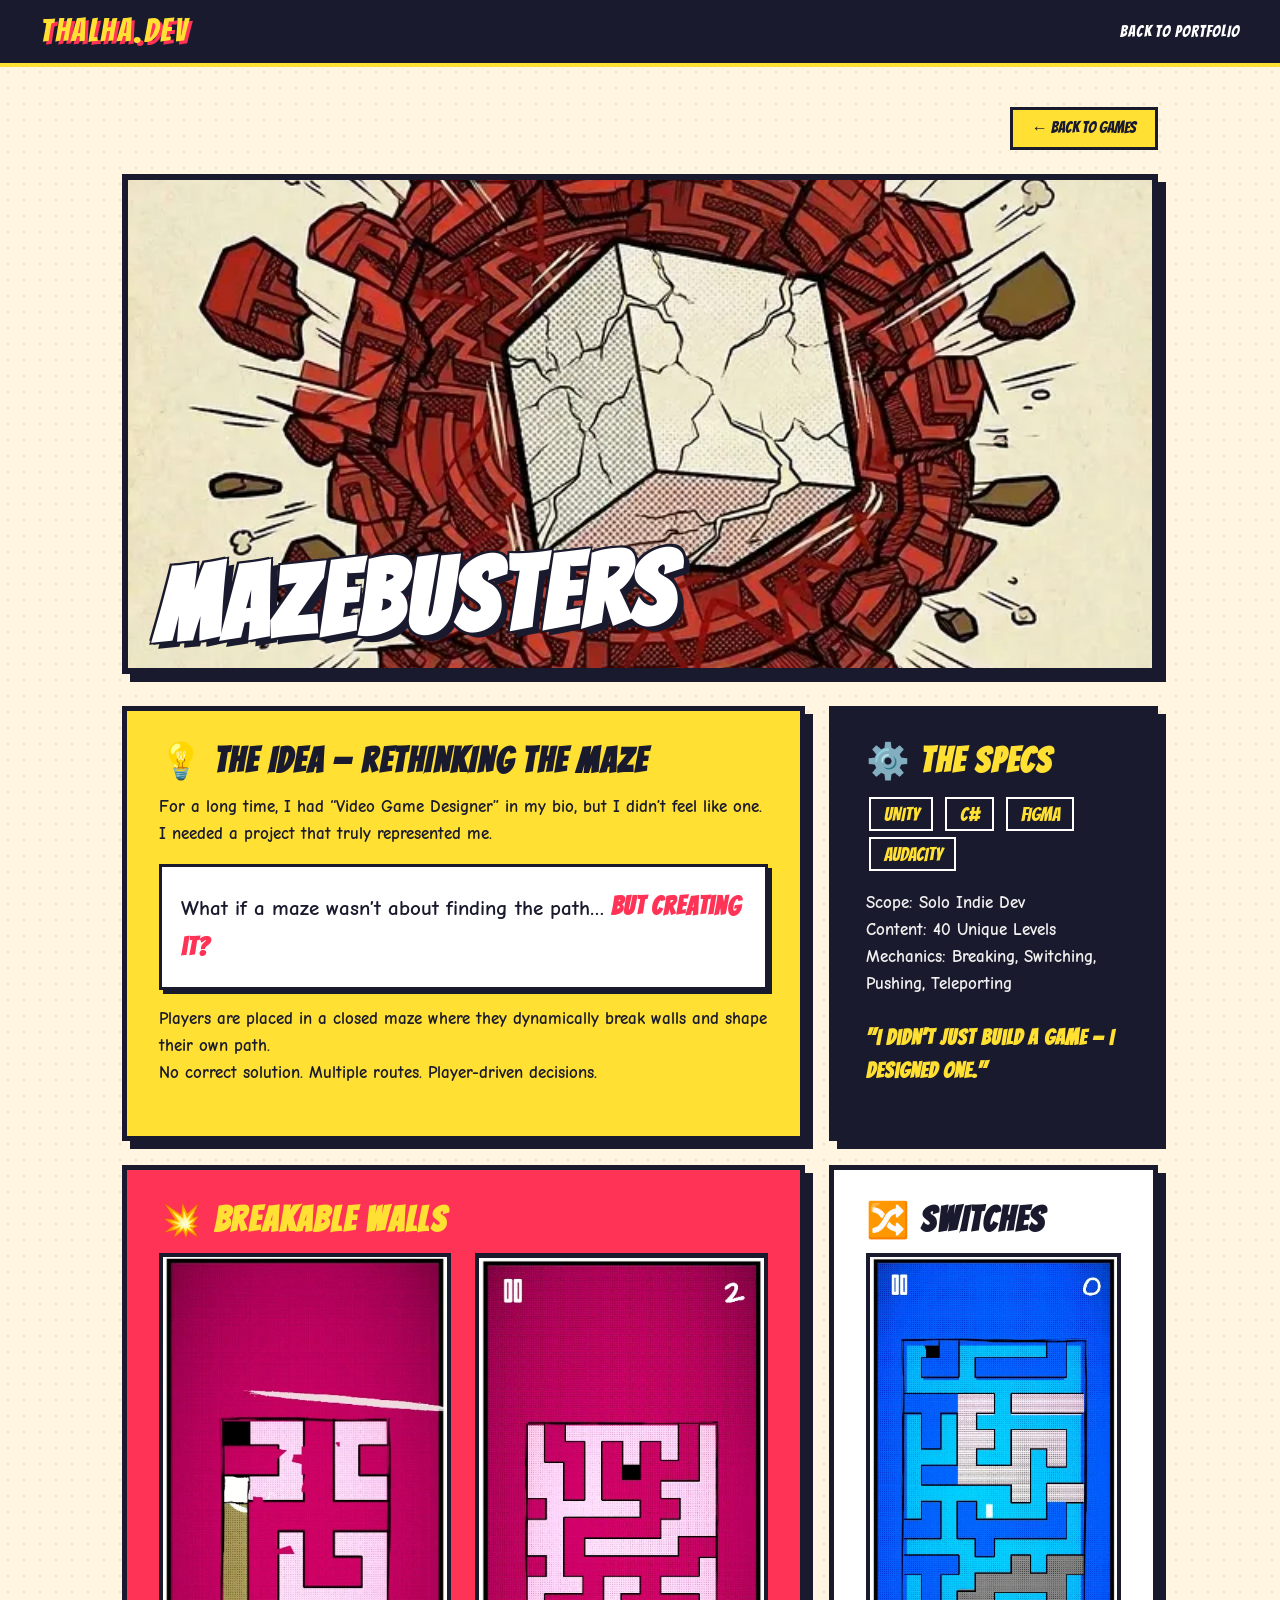
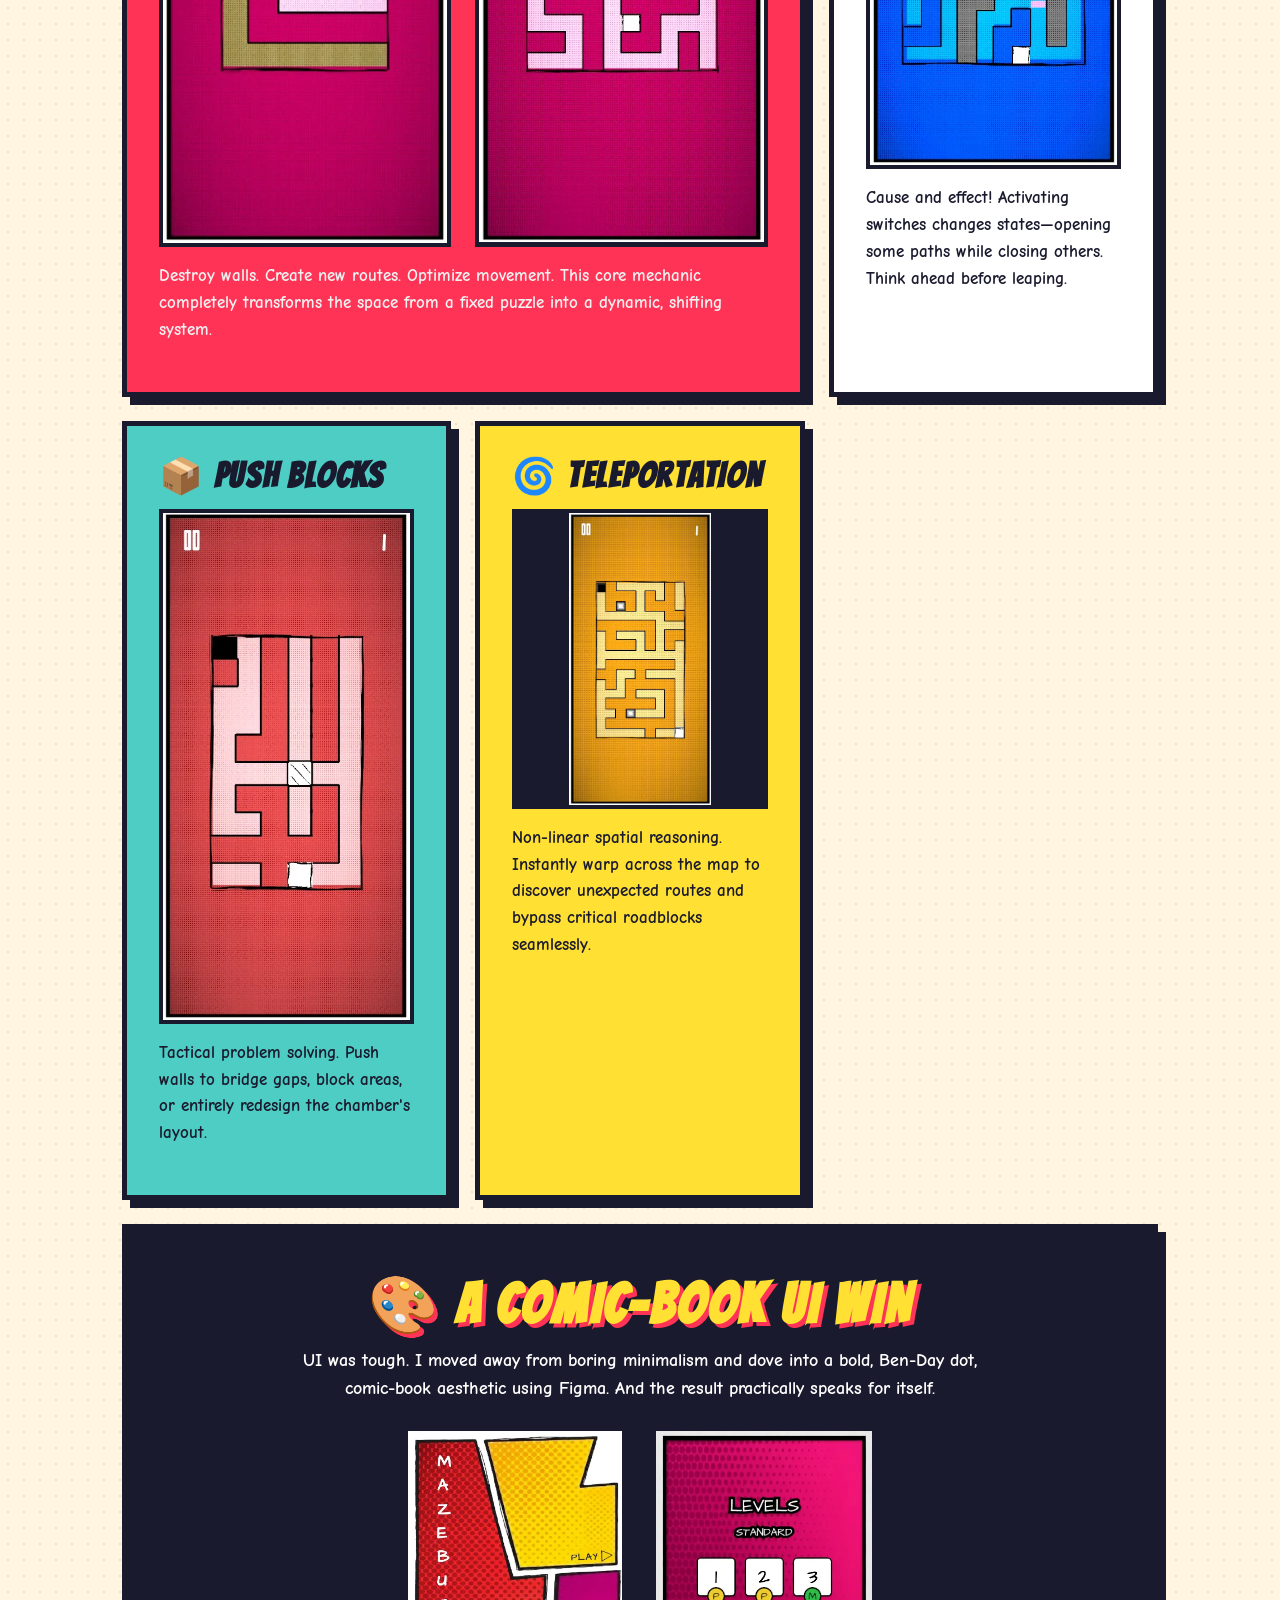
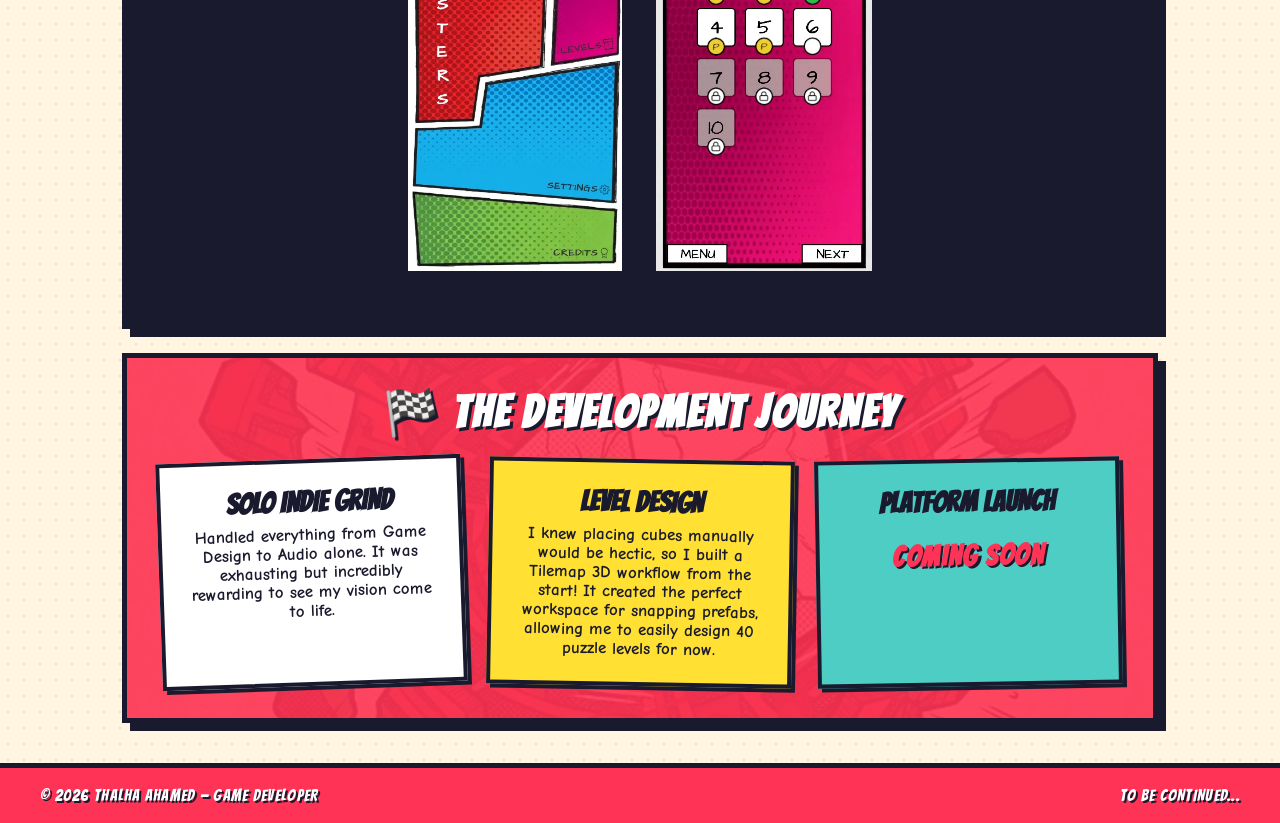
==== mazebusters.html @ 27818296 "Initial commit" ====
<!DOCTYPE html>
<html lang="en">
<head>
<meta charset="UTF-8">
<meta name="viewport" content="width=device-width, initial-scale=1.0">
<title>MazeBusters | Thalha Ahamed</title>
<link href="https://fonts.googleapis.com/css2?family=Bangers&family=Comic+Neue:wght@400;700&display=swap" rel="stylesheet">
<link rel="stylesheet" href="style.css">
<style>
  .comic-container { max-width: 1100px; margin: 2.5rem auto; padding: 0 2rem; }
  .mb-header { display: flex; justify-content: space-between; align-items: center; margin-bottom: 2rem; flex-wrap: wrap; gap: 1rem;}
  .mb-header h1 { font-family: 'Bangers', cursive; font-size: 4rem; color: #1a1a2e; text-shadow: 4px 4px 0 #FFE033; line-height: 1; margin: 0; }
  .hero-img { width: 100%; border: 6px solid #1a1a2e; object-fit: cover; max-height: 500px; display: block; box-shadow: 8px 8px 0 #1a1a2e;}
  
  .comic-grid { display: grid; grid-template-columns: repeat(3, 1fr); gap: 1.5rem; margin-top: 2rem; }
  .c-panel { border: 5px solid #1a1a2e; padding: 2rem; position: relative; background: #fff; box-shadow: 8px 8px 0 #1a1a2e; transition: transform 0.1s; }
  .c-panel:hover { transform: translate(-3px, -3px); box-shadow: 11px 11px 0 #1a1a2e; }
  
  .span-2 { grid-column: span 2; }
  .span-3 { grid-column: span 3; }
  
  .bg-yellow { background: #FFE033; }
  .bg-red { background: #FF3355; color: #fff;}
  .bg-blue { background: #4ECDC4; }
  .bg-dark { background: #1a1a2e; color: #fff;}
  .bg-white { background: #fff; }
  
  .c-title { font-family: 'Bangers', cursive; font-size: 2.2rem; margin-bottom: 1rem; line-height: 1; letter-spacing: 0.05em; text-transform: uppercase; }
  .c-title.dark { color: #1a1a2e; }
  .c-title.light { color: #FFE033; }
  
  .c-text { font-size: 1.05rem; line-height: 1.6; margin-bottom: 1rem; font-weight: 700; }
  .c-text.dark { color: #1a1a2e; }
  .c-text.light { color: #f0f0f0; }
  
  .c-img { width: 100%; border: 4px solid #1a1a2e; display: block; margin-bottom: 1rem; background: #1a1a2e; object-fit: contain; }
  
  .tag-box { display: inline-block; padding: 0.3rem 0.8rem; background: #1a1a2e; color: #FFE033; font-family: 'Bangers', cursive; font-size: 1.2rem; margin: 0.2rem; border: 2px solid #fff;}
  
  .ui-showcase { display: flex; gap: 1.5rem; justify-content: center; flex-wrap: wrap; margin-top:1.5rem;}
  .ui-showcase img { height: 450px; border: 5px solid #1a1a2e; background:#fff;}
  
  @media(max-width: 900px) {
    .comic-grid { grid-template-columns: 1fr 1fr; }
    .span-3 { grid-column: span 2; }
  }
  @media(max-width: 650px) {
    .comic-grid { grid-template-columns: 1fr; }
    .span-2, .span-3 { grid-column: span 1; }
  }
</style>
</head>
<body class="halftone">

<nav>
  <a href="index.html" class="logo">THALHA.DEV</a>
  <div class="nav-links">
    <a href="index.html">BACK TO PORTFOLIO</a>
  </div>
</nav>

<div class="comic-container">
  
  <div class="mb-header" style="justify-content: flex-end; margin-bottom: 1.5rem;">
    <a href="index.html#games" class="back-btn" style="margin:0;">← BACK TO GAMES</a>
  </div>
  
  <div style="position:relative; margin-bottom:2rem;">
    <img src="MazeBusters Cover.jpg" alt="MazeBusters Cover" class="hero-img" style="margin-bottom:0; width:100%;">
    <h1 style="position:absolute; bottom:1.5rem; left:2rem; font-family:'Bangers',cursive; font-size:clamp(3.5rem, 8vw, 6.5rem); color:#FFF; text-shadow:6px 6px 0 #1a1a2e, -2px -2px 0 #1a1a2e, 2px -2px 0 #1a1a2e, -2px 2px 0 #1a1a2e, 2px 2px 0 #1a1a2e; margin:0; line-height:1; transform:rotate(-2deg); letter-spacing:0.04em; pointer-events:none;">MAZEBUSTERS</h1>
  </div>

  <div class="comic-grid">
    
    <!-- Origin Story -->
    <div class="c-panel bg-yellow span-2">
      <h2 class="c-title dark">💡 THE IDEA — RETHINKING THE MAZE</h2>
      <p class="c-text dark">For a long time, I had “Video Game Designer” in my bio, but I didn’t feel like one. I needed a project that truly represented me.</p>
      <div style="background:#fff; border:3px solid #1a1a2e; padding:1.2rem; margin:1rem 0; box-shadow:4px 4px 0 #1a1a2e;">
        <p class="c-text dark" style="font-size:1.3rem; margin:0;">What if a maze wasn’t about finding the path… <span style="color:#FF3355; font-family:'Bangers';font-size:1.6rem;letter-spacing:0.04em;">but creating it?</span></p>
      </div>
      <p class="c-text dark">Players are placed in a closed maze where they dynamically break walls and shape their own path.<br><strong>No correct solution. Multiple routes. Player-driven decisions.</strong></p>
    </div>

    <!-- Stats Box -->
    <div class="c-panel bg-dark">
      <h2 class="c-title light">⚙️ THE SPECS</h2>
      <div style="margin-bottom:1rem;">
        <span class="tag-box">UNITY</span>
        <span class="tag-box">C#</span>
        <span class="tag-box">FIGMA</span>
        <span class="tag-box">AUDACITY</span>
      </div>
      <p class="c-text light"><strong>Scope:</strong> Solo Indie Dev<br><strong>Content:</strong> 40 Unique Levels<br><strong>Mechanics:</strong> Breaking, Switching, Pushing, Teleporting</p>
      <p class="c-text light" style="color:#FFE033; font-family:'Bangers'; font-size:1.3rem; letter-spacing:0.05em; margin-top:1.5rem;">"I didn’t just build a game — I designed one."</p>
    </div>

    <!-- Mechanic 1: Breakable Walls -->
    <div class="c-panel bg-red span-2">
      <h2 class="c-title" style="color:#FFE033;">💥 BREAKABLE WALLS</h2>
      <div style="display:flex; gap:1.5rem; margin-bottom:1rem; flex-wrap:wrap;">
        <img src="Breakable Walls 1.jpg" alt="Pink Maze" class="c-img" style="flex:1; min-width:180px; margin-bottom:0;">
        <img src="Breakable Walls 2.jpg" alt="Red Maze" class="c-img" style="flex:1; min-width:180px; margin-bottom:0;">
      </div>
      <p class="c-text light">Destroy walls. Create new routes. Optimize movement. This core mechanic completely transforms the space from a fixed puzzle into a dynamic, shifting system.</p>
    </div>

    <!-- Mechanic 2: Switches -->
    <div class="c-panel bg-white">
      <h2 class="c-title dark">🔀 SWITCHES</h2>
      <img src="Switch .jpg" alt="Blue Maze Switch" class="c-img">
      <p class="c-text dark">Cause and effect! Activating switches changes states—opening some paths while closing others. Think ahead before leaping.</p>
    </div>

    <!-- Mechanic 3: Movables -->
    <div class="c-panel bg-blue">
      <h2 class="c-title dark">📦 PUSH BLOCKS</h2>
      <img src="Movable Walls.jpg" alt="Yellow Maze Movable" class="c-img">
      <p class="c-text dark">Tactical problem solving. Push walls to bridge gaps, block areas, or entirely redesign the chamber's layout.</p>
    </div>

    <!-- Mechanic 4: Teleport -->
    <div class="c-panel bg-yellow">
      <h2 class="c-title dark">🌀 TELEPORTATION</h2>
      <img src="Teleport.jpg" alt="Teleport Mechanic" class="c-img" style="max-height:300px; object-fit:contain; margin-bottom:1rem;">
      <p class="c-text dark">Non-linear spatial reasoning. Instantly warp across the map to discover unexpected routes and bypass critical roadblocks seamlessly.</p>
    </div>

    <!-- More Coming Soon -->
    <!-- Huge UI Section -->
    <div class="c-panel bg-dark span-3" style="text-align:center; padding:3rem;">
      <h2 class="c-title light" style="font-size:3.5rem; margin-bottom:0.8rem; text-shadow:4px 4px 0 #FF3355;">🎨 A COMIC-BOOK UI WIN</h2>
      <p class="c-text light" style="max-width:700px; margin:0 auto; font-size:1.1rem; color:#fff;">UI was tough. I moved away from boring minimalism and dove into a bold, Ben-Day dot, comic-book aesthetic using Figma. And the result practically speaks for itself.</p>
      
      <div class="ui-showcase">
        <img src="UI 1.jpg" alt="Main Layout UI">
        <img src="UI 2.jpg" alt="Level Select UI">
      </div>
    </div>

    <!-- Post Mortem -->
    <div class="c-panel bg-red span-3" style="text-align:center; background:url('MazeBusters Cover.jpg') center/cover; position:relative;">
      <div style="position:absolute; top:0; left:0; width:100%; height:100%; background:rgba(255,51,85,0.9);"></div>
      <div style="position:relative; z-index:1;">
        <h2 class="c-title light" style="color:#FFF; font-size:2.8rem; text-shadow:3px 3px 0 #1a1a2e;">🏁 THE DEVELOPMENT JOURNEY</h2>
        <div style="display:flex; justify-content:center; gap:1.5rem; flex-wrap:wrap; margin-top:1.5rem;">
          <div style="background:#FFF; color:#1a1a2e; padding:1.5rem; flex:1; min-width:260px; border:4px solid #1a1a2e; box-shadow:4px 4px 0 #1a1a2e; transform:rotate(-2deg);">
            <h3 style="font-family:'Bangers'; font-size:1.8rem; margin-bottom:0.5rem;">SOLO INDIE GRIND</h3>
            <p style="font-size:1.05rem; font-weight:700;">Handled everything from Game Design to Audio alone. It was exhausting but incredibly rewarding to see my vision come to life.</p>
          </div>
          <div style="background:#FFE033; color:#1a1a2e; padding:1.5rem; flex:1; min-width:260px; border:4px solid #1a1a2e; box-shadow:4px 4px 0 #1a1a2e; transform:rotate(1deg);">
            <h3 style="font-family:'Bangers'; font-size:1.8rem; margin-bottom:0.5rem;">LEVEL DESIGN</h3>
            <p style="font-size:1.05rem; font-weight:700;">I knew placing cubes manually would be hectic, so I built a Tilemap 3D workflow from the start! It created the perfect workspace for snapping prefabs, allowing me to easily design 40 puzzle levels for now.</p>
          </div>
          <div style="background:#4ECDC4; color:#1a1a2e; padding:1.5rem; flex:1; min-width:260px; border:4px solid #1a1a2e; box-shadow:4px 4px 0 #1a1a2e; transform:rotate(-1deg);">
            <h3 style="font-family:'Bangers'; font-size:1.8rem; margin-bottom:0.5rem;">PLATFORM LAUNCH</h3>
            <p style="font-size:1.8rem; font-weight:700; color:#FF3355; font-family:'Bangers'; margin-top:1.5rem; letter-spacing:0.05em; text-shadow:2px 2px 0 #1a1a2e;">COMING SOON</p>
          </div>
        </div>
      </div>
    </div>

  </div>
</div>

<footer>
  <p>© 2026 THALHA AHAMED — GAME DEVELOPER</p>
  <p>TO BE CONTINUED...</p>
</footer>

</body>
</html>
---- style.css ----
*{margin:0;padding:0;box-sizing:border-box;}
body{background:#FFF5E0;font-family:'Comic Neue',cursive;overflow-x:hidden;}
.halftone{background-image:radial-gradient(circle,#1a1a2e18 1px,transparent 1px);background-size:16px 16px;}
.halftone-light{background-image:radial-gradient(circle,#ffffff33 1px,transparent 1px);background-size:14px 14px;}

nav{background:#1a1a2e;border-bottom:4px solid #FFE033;padding:0.9rem 2.5rem;display:flex;justify-content:space-between;align-items:center;position:sticky;top:0;z-index:200;}
.logo{font-family:'Bangers',cursive;font-size:2rem;color:#FFE033;letter-spacing:0.08em;text-shadow:3px 3px 0 #FF3355;text-decoration:none;}
.nav-links{display:flex;gap:1.5rem;flex-wrap:wrap;}
.nav-links a{font-family:'Bangers',cursive;font-size:1rem;color:#fff;text-decoration:none;letter-spacing:0.06em;transition:color 0.15s;}
.nav-links a:hover{color:#FFE033;}

.section-header{background:#1a1a2e;padding:1.2rem 2.5rem;display:flex;align-items:center;gap:1.2rem;border-bottom:4px solid #FFE033;}
.section-header h2{font-family:'Bangers',cursive;font-size:2.2rem;color:#FFE033;letter-spacing:0.1em;}
.ch-tag{background:#FF3355;border:3px solid #FFE033;padding:0.15rem 0.75rem;font-family:'Bangers',cursive;font-size:1rem;color:#FFE033;letter-spacing:0.1em;white-space:nowrap;}

#hero{display:grid;grid-template-columns:1fr 1fr;min-height:92vh;border-bottom:5px solid #1a1a2e;}
.hero-left{background:#FFE033;border-right:5px solid #1a1a2e;padding:4rem 3rem;display:flex;flex-direction:column;justify-content:center;position:relative;overflow:hidden;}
.speech-bubble{background:#fff;border:4px solid #1a1a2e;padding:0.9rem 1.4rem;position:relative;margin-bottom:2rem;display:inline-block;max-width:340px;}
.speech-bubble::after{content:'';position:absolute;bottom:-21px;left:28px;border:11px solid transparent;border-top-color:#1a1a2e;}
.speech-bubble::before{content:'';position:absolute;bottom:-14px;left:30px;border:9px solid transparent;border-top-color:#fff;z-index:1;}
.speech-bubble p{font-weight:700;font-size:0.88rem;color:#1a1a2e;line-height:1.5;}
.hero-title{font-family:'Bangers',cursive;font-size:clamp(3.5rem,8vw,7.5rem);line-height:0.9;color:#1a1a2e;letter-spacing:0.03em;position:relative;z-index:1;}
.hero-title .red{color:#FF3355;}
.hero-title .outline{-webkit-text-stroke:3px #1a1a2e;color:transparent;}
.hero-sub{font-family:'Bangers',cursive;font-size:1.3rem;color:#1a1a2e;margin-top:1rem;letter-spacing:0.08em;position:relative;z-index:1;}
.hero-btns{display:flex;gap:1rem;margin-top:2rem;flex-wrap:wrap;position:relative;z-index:1;}
.btn{font-family:'Bangers',cursive;font-size:1rem;letter-spacing:0.08em;padding:0.6rem 1.4rem;border:3px solid #1a1a2e;text-decoration:none;transition:transform 0.1s;display:inline-block;}
.btn:hover{transform:translate(-2px,-2px);}
.btn-dark{background:#1a1a2e;color:#FFE033;}
.btn-red{background:#FF3355;color:#fff;}
.pow{font-family:'Bangers',cursive;font-size:4.5rem;color:#FF3355;text-shadow:4px 4px 0 #1a1a2e;transform:rotate(-8deg);display:inline-block;position:relative;z-index:1;margin-top:1.5rem;}
.hero-right{background:#FF3355;display:flex;flex-direction:column;align-items:center;justify-content:center;padding:3rem;position:relative;overflow:hidden;gap:2rem;}
.character-box{border:5px solid #1a1a2e;background:#1a1a2e;width:260px;padding:2rem;display:flex;flex-direction:column;align-items:center;position:relative;z-index:1;}
.char-avatar{width:140px;height:140px;border-radius:50%;border:5px solid #FFE033;background:#FFE033;display:flex;align-items:center;justify-content:center;margin-bottom:1.2rem;}
.char-initials{font-family:'Bangers',cursive;font-size:3.5rem;color:#1a1a2e;}
.char-name{font-family:'Bangers',cursive;font-size:1.5rem;color:#FFE033;letter-spacing:0.1em;}
.char-role{font-size:0.78rem;color:#fff;margin-top:0.3rem;text-align:center;}
.zap{font-family:'Bangers',cursive;font-size:2.8rem;color:#FFE033;text-shadow:3px 3px 0 #1a1a2e;transform:rotate(12deg);position:absolute;top:1.5rem;right:1.5rem;z-index:1;}
.bam{font-family:'Bangers',cursive;font-size:2.2rem;color:#FFE033;text-shadow:3px 3px 0 #1a1a2e;transform:rotate(-6deg);position:absolute;bottom:2rem;left:1.5rem;z-index:1;}

#about{border-top:5px solid #1a1a2e;}
.about-grid{display:grid;grid-template-columns:1fr 1fr;}
.about-left{background:#FFE033;border-right:4px solid #1a1a2e;padding:3rem 2.5rem;}
.thought{background:#fff;border:3px solid #1a1a2e;padding:1.1rem 1.3rem;font-size:0.9rem;line-height:1.7;color:#1a1a2e;margin-bottom:1.2rem;}
.about-right{background:#1a1a2e;padding:3rem 2.5rem;display:flex;flex-direction:column;justify-content:center;gap:1.4rem;}
.stat-row{display:flex;justify-content:space-between;align-items:baseline;border-bottom:2px dashed #FFE03344;padding-bottom:1rem;}
.stat-val{font-family:'Bangers',cursive;font-size:2.6rem;color:#FFE033;line-height:1;}
.stat-label{font-size:0.72rem;color:#ffffff88;text-transform:uppercase;letter-spacing:0.12em;}

#games{border-top:5px solid #1a1a2e;}
.games-grid{display:grid;grid-template-columns:repeat(2,1fr);}
.game-card{border-right:4px solid #1a1a2e;border-bottom:4px solid #1a1a2e;padding:2rem 1.8rem;background:#fff;position:relative;overflow:hidden;}
.game-card:nth-child(even){border-right:none;background:#FFF5E0;}
.game-num{font-family:'Bangers',cursive;font-size:3.5rem;color:#FFE033;-webkit-text-stroke:2px #1a1a2e;position:absolute;top:-0.3rem;right:0.8rem;line-height:1;pointer-events:none;z-index:10;}
.game-status{display:inline-block;padding:0.2rem 0.65rem;font-family:'Bangers',cursive;font-size:0.78rem;letter-spacing:0.08em;border:2px solid #1a1a2e;margin-bottom:0.7rem;color:#fff;}
.s-ongoing{background:#27ae60;}
.s-jam{background:#8e44ad;}
.s-study{background:#e67e22;}
.s-collection{background:#2980b9;}
.game-card h3{font-family:'Bangers',cursive;font-size:1.6rem;color:#1a1a2e;letter-spacing:0.04em;margin-bottom:0.5rem;line-height:1.1;}
.game-card p{font-size:0.82rem;color:#333;line-height:1.6;margin-bottom:1rem;}
.tag-row{display:flex;flex-wrap:wrap;gap:0.35rem;margin-bottom:1rem;}
.ptag{background:#1a1a2e;color:#FFE033;font-family:'Bangers',cursive;font-size:0.7rem;padding:0.15rem 0.55rem;letter-spacing:0.07em;}
.card-link{display:inline-block;background:#FFE033;border:3px solid #1a1a2e;padding:0.35rem 0.9rem;font-family:'Bangers',cursive;font-size:0.85rem;color:#1a1a2e;text-decoration:none;transition:transform 0.1s;}
.card-link:hover{transform:translate(-2px,-2px);}
.card-link.red{background:#FF3355;color:#fff;}

#projects{border-top:5px solid #1a1a2e;}
.projects-grid{display:grid;grid-template-columns:repeat(3,1fr);}
.proj-card{border-right:4px solid #1a1a2e;border-bottom:4px solid #1a1a2e;padding:2rem 1.8rem;background:#fff;position:relative;overflow:hidden;}
.proj-card:nth-child(3n){border-right:none;}
.proj-card:nth-child(even){background:#FFF5E0;}
.proj-num{font-family:'Bangers',cursive;font-size:3.5rem;color:#FFE033;-webkit-text-stroke:2px #1a1a2e;position:absolute;top:-0.3rem;right:0.8rem;line-height:1;pointer-events:none;z-index:10;}
.proj-card h3{font-family:'Bangers',cursive;font-size:1.6rem;color:#1a1a2e;letter-spacing:0.04em;margin-bottom:0.5rem;line-height:1.1;}
.proj-card p{font-size:0.82rem;color:#333;line-height:1.6;margin-bottom:1rem;}

#skills{border-top:5px solid #1a1a2e;}
.skills-grid{display:grid;grid-template-columns:repeat(4,1fr);}
.skill-panel{border-right:4px solid #1a1a2e;padding:2rem 1.5rem;background:#fff;text-align:center;}
.skill-panel:last-child{border-right:none;}
.skill-panel:nth-child(even){background:#FFF5E0;}
.skill-icon{font-size:2.2rem;margin-bottom:0.75rem;display:block;}
.skill-title{font-family:'Bangers',cursive;font-size:1.25rem;color:#1a1a2e;letter-spacing:0.05em;margin-bottom:0.5rem;}
.skill-text{font-size:0.78rem;color:#444;line-height:1.8;}

#contact{border-top:5px solid #1a1a2e;}
.contact-inner{background:#1a1a2e;padding:3rem 2.5rem;position:relative;overflow:hidden;}
.contact-title{font-family:'Bangers',cursive;font-size:3.2rem;color:#FFE033;text-shadow:4px 4px 0 #FF3355;letter-spacing:0.1em;margin-bottom:0.5rem;position:relative;z-index:1;}
.contact-sub{font-size:0.9rem;color:#ffffff88;margin-bottom:2.5rem;position:relative;z-index:1;}
.social-row{display:flex;flex-wrap:wrap;gap:1rem;position:relative;z-index:1;}
.social-card{display:flex;align-items:center;gap:0.8rem;background:#fff;border:4px solid #FFE033;padding:0.9rem 1.4rem;text-decoration:none;color:#1a1a2e;transition:transform 0.1s;}
.social-card:hover{transform:translate(-3px,-3px);}
.social-icon{width:36px;height:36px;border-radius:6px;display:flex;align-items:center;justify-content:center;flex-shrink:0;}
.social-icon svg{width:20px;height:20px;}
.s-li{background:#0A66C2;}
.s-yt{background:#FF0000;}
.s-ig{background:linear-gradient(135deg,#f09433,#e6683c,#dc2743,#cc2366,#bc1888);}
.s-it{background:#FA5C5C;}
.s-em{background:#FFE033;}
.social-name{font-family:'Bangers',cursive;font-size:1rem;letter-spacing:0.07em;color:#1a1a2e;}
.social-handle{font-size:0.72rem;color:#555;}

footer{background:#FF3355;border-top:5px solid #1a1a2e;padding:1.2rem 2.5rem;display:flex;justify-content:space-between;align-items:center;flex-wrap:wrap;gap:0.5rem;}
footer p{font-family:'Bangers',cursive;font-size:1rem;color:#fff;letter-spacing:0.08em;text-shadow:2px 2px 0 #1a1a2e;}

@media(max-width:900px){
  #hero{grid-template-columns:1fr;}
  .hero-right{border-top:5px solid #1a1a2e;min-height:50vh;}
  .about-grid{grid-template-columns:1fr;}
  .about-right{border-top:4px solid #1a1a2e;}
  .projects-grid{grid-template-columns:1fr 1fr;}
  .proj-card:nth-child(3n){border-right:4px solid #1a1a2e;}
  .proj-card:nth-child(even){border-right:none;}
  .skills-grid{grid-template-columns:1fr 1fr;}
  .skill-panel:nth-child(2){border-right:none;}
  .skill-panel:nth-child(3){border-right:4px solid #1a1a2e;border-top:4px solid #1a1a2e;}
  .skill-panel:last-child{border-top:4px solid #1a1a2e;}
}
@media(max-width:580px){
  .games-grid,.projects-grid{grid-template-columns:1fr;}
  .game-card,.proj-card{border-right:none !important;}
  .skills-grid{grid-template-columns:1fr;}
  .skill-panel{border-right:none !important;border-top:4px solid #1a1a2e;}
  .skill-panel:first-child{border-top:none;}
  .nav-links{gap:0.7rem;}
  .nav-links a{font-size:0.85rem;}
  .social-row{flex-direction:column;}
  .social-card{width:100%;}
}

/* Sub-page Specific Styles */
.page-container{max-width:900px;margin:2.5rem auto;background:#fff;border:4px solid #1a1a2e;padding:3rem;}
.page-container h1{font-family:'Bangers',cursive;font-size:3rem;color:#1a1a2e;letter-spacing:0.05em;margin-bottom:1.5rem;}
.page-media{border:4px solid #1a1a2e;background:#FFF5E0;min-height:400px;display:flex;align-items:center;justify-content:center;margin-bottom:2.5rem;}
.page-media p{font-weight:bold;color:#1a1a2e;opacity:0.5;}
.page-content p{font-size:1.1rem;line-height:1.6;color:#333;margin-bottom:1.5rem;}
.back-btn{display:inline-block;background:#FFE033;border:3px solid #1a1a2e;padding:0.6rem 1.2rem;font-family:'Bangers',cursive;font-size:1rem;color:#1a1a2e;text-decoration:none;transition:transform 0.1s;margin-bottom:2rem;}
.back-btn:hover{transform:translate(-2px,-2px);}

.card-thumb{width:calc(100% + 3.6rem);margin:-2rem -1.8rem 1.5rem -1.8rem;aspect-ratio:16/9;object-fit:cover;border-bottom:4px solid #1a1a2e;display:block;background:#1a1a2e;}
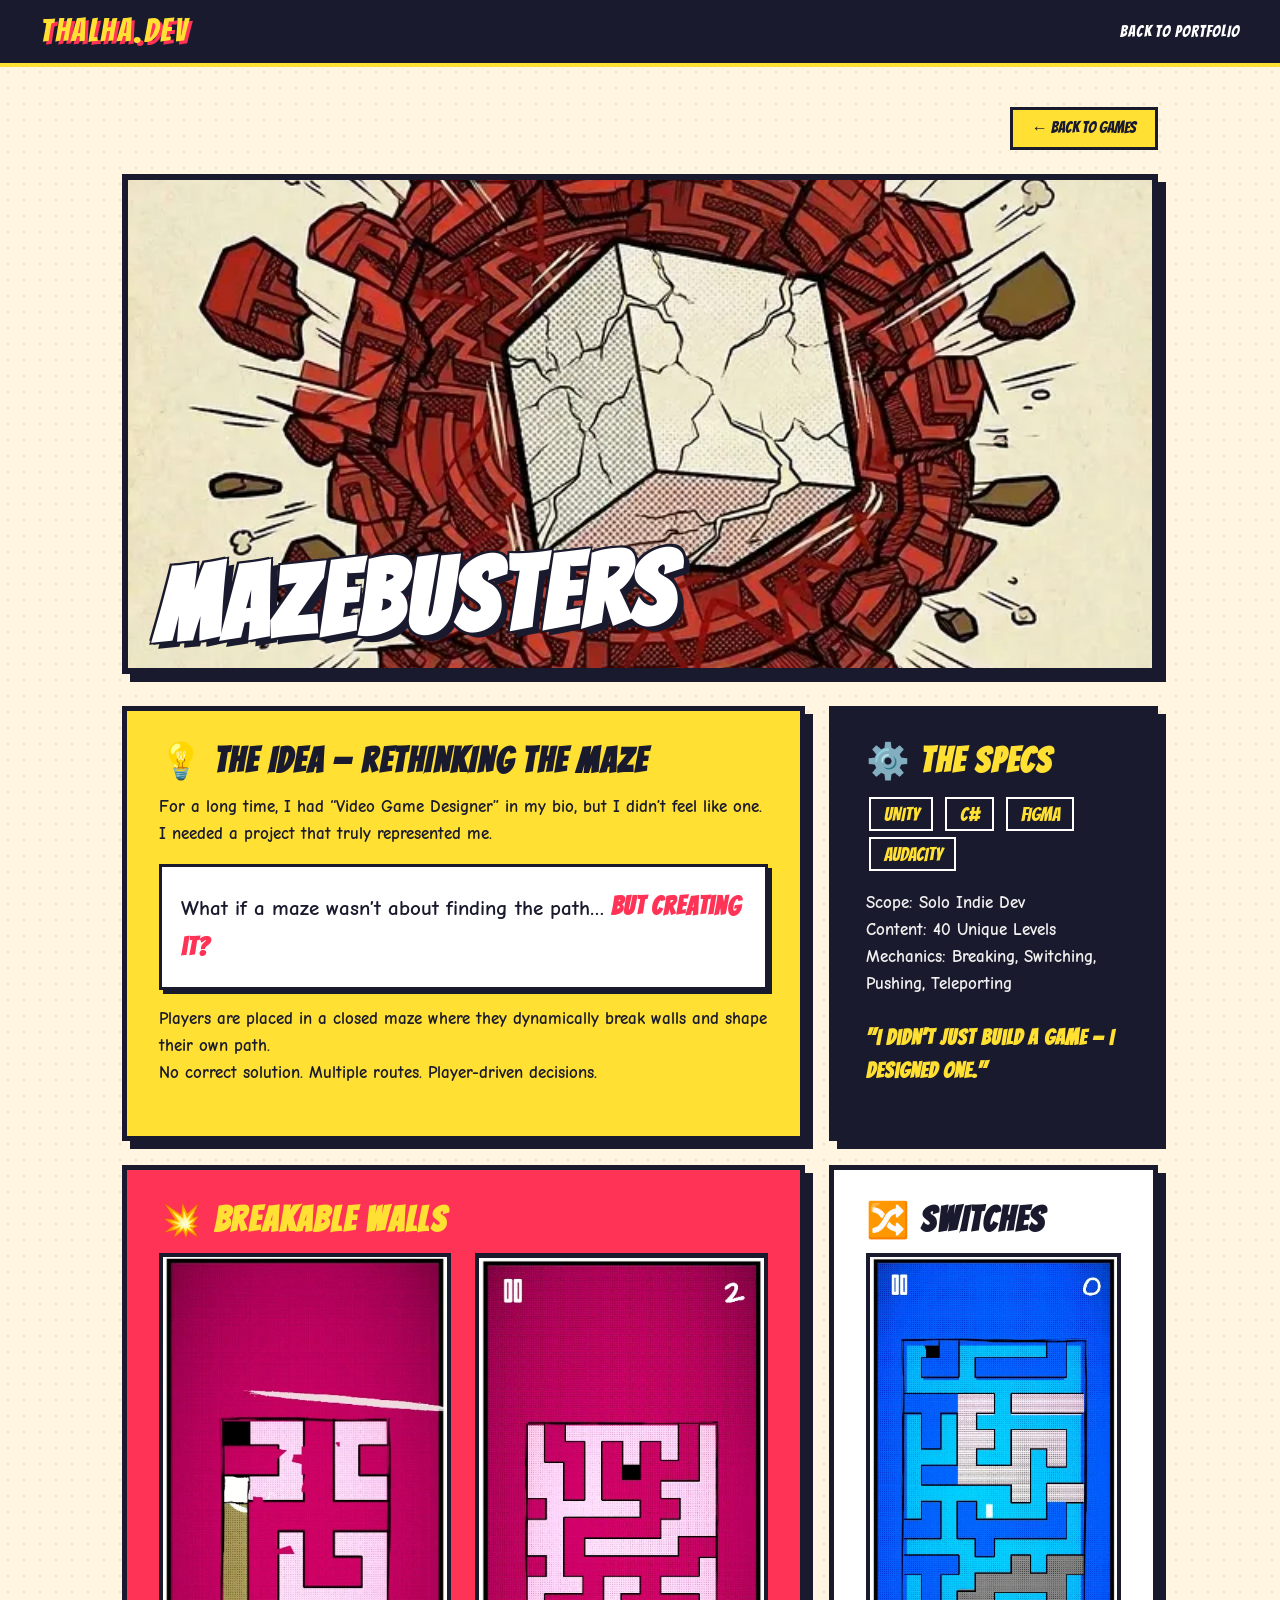
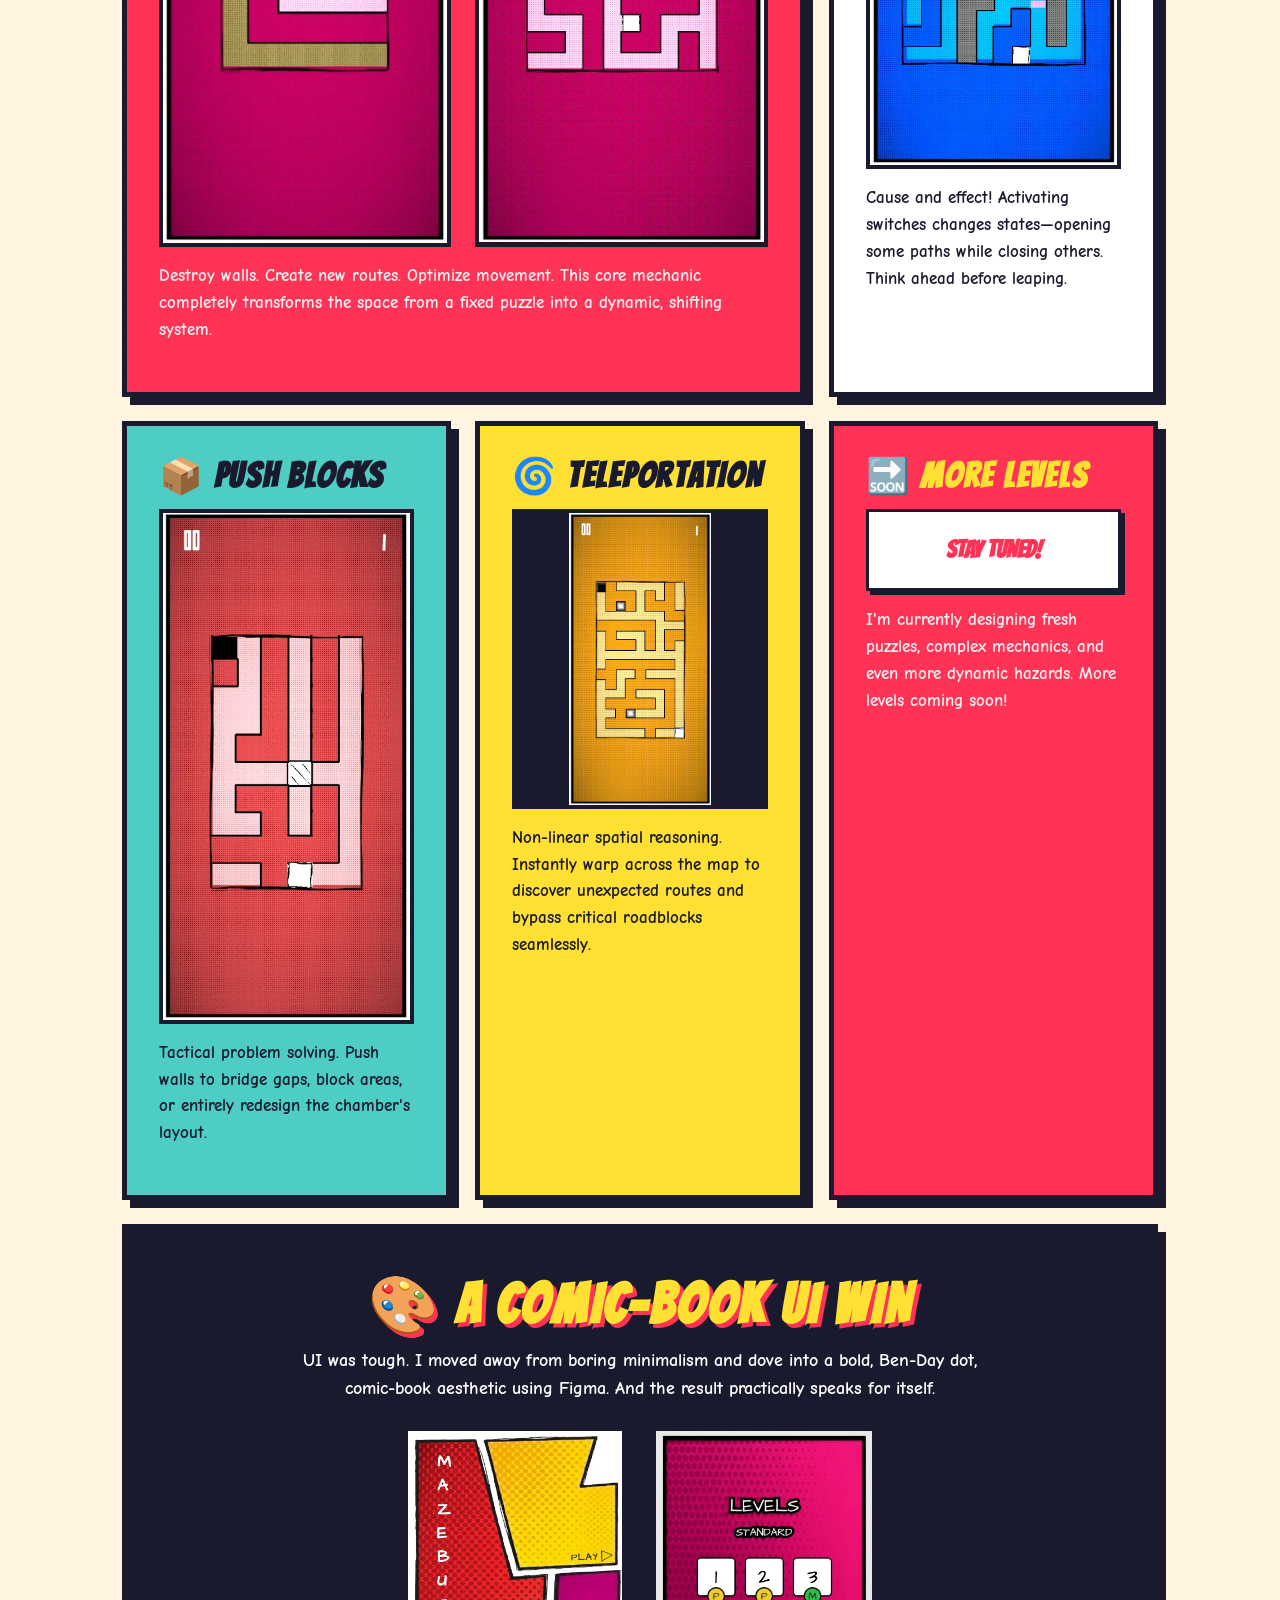
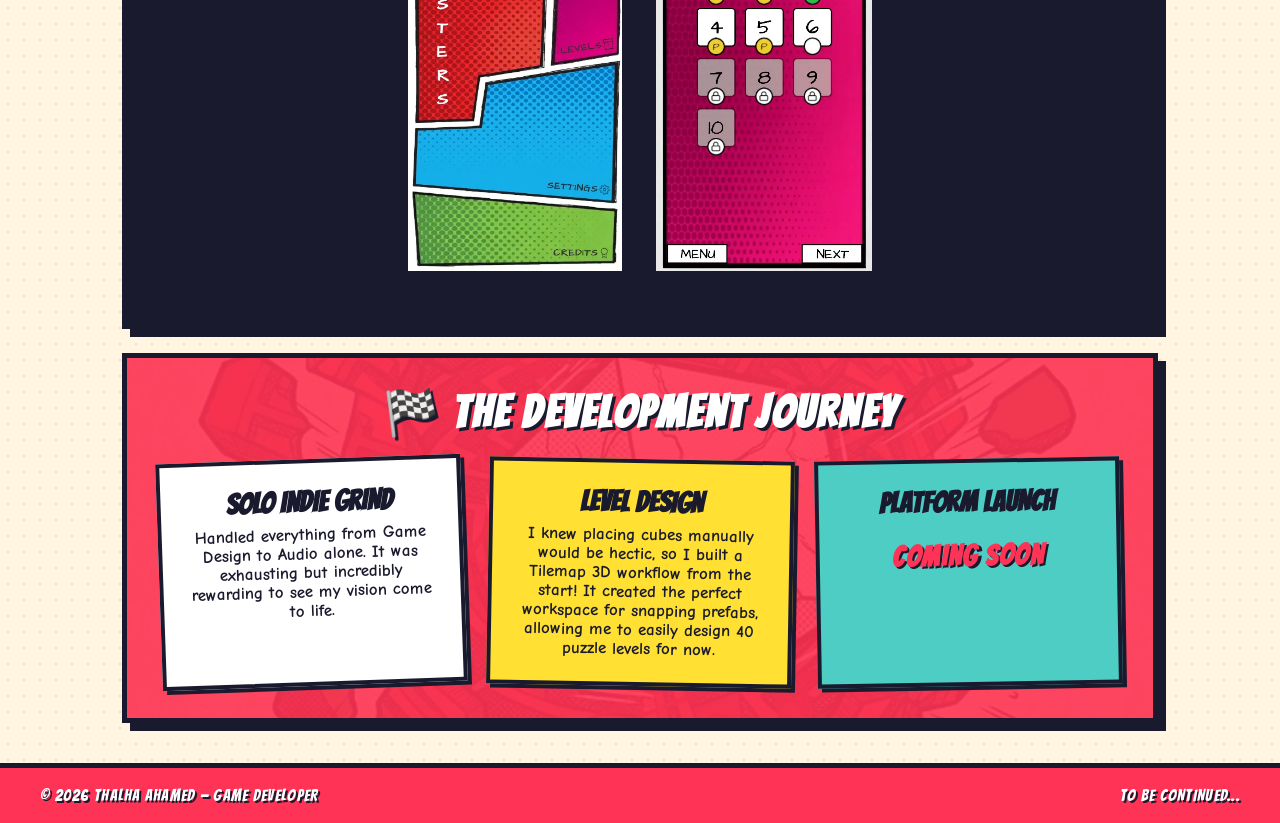
==== commit 02ab2d2b: "." ====
--- a/mazebusters.html
+++ b/mazebusters.html
@@ -127,6 +127,15 @@
     </div>
 
     <!-- More Coming Soon -->
+    <div class="c-panel bg-red">
+      <h2 class="c-title light">🔜 MORE LEVELS</h2>
+      <div style="background:#fff; border:3px solid #1a1a2e; padding:1.2rem; margin:1rem 0; box-shadow:4px 4px 0 #1a1a2e; text-align:center;">
+        <p class="c-text dark" style="font-size:1.5rem; margin:0; font-family:'Bangers'; color:#FF3355;">STAY TUNED!</p>
+      </div>
+      <p class="c-text light">I'm currently designing fresh puzzles, complex mechanics, and even more dynamic hazards. More levels coming soon!</p>
+    </div>
+
+    <!-- More Coming Soon -->
     <!-- Huge UI Section -->
     <div class="c-panel bg-dark span-3" style="text-align:center; padding:3rem;">
       <h2 class="c-title light" style="font-size:3.5rem; margin-bottom:0.8rem; text-shadow:4px 4px 0 #FF3355;">🎨 A COMIC-BOOK UI WIN</h2>
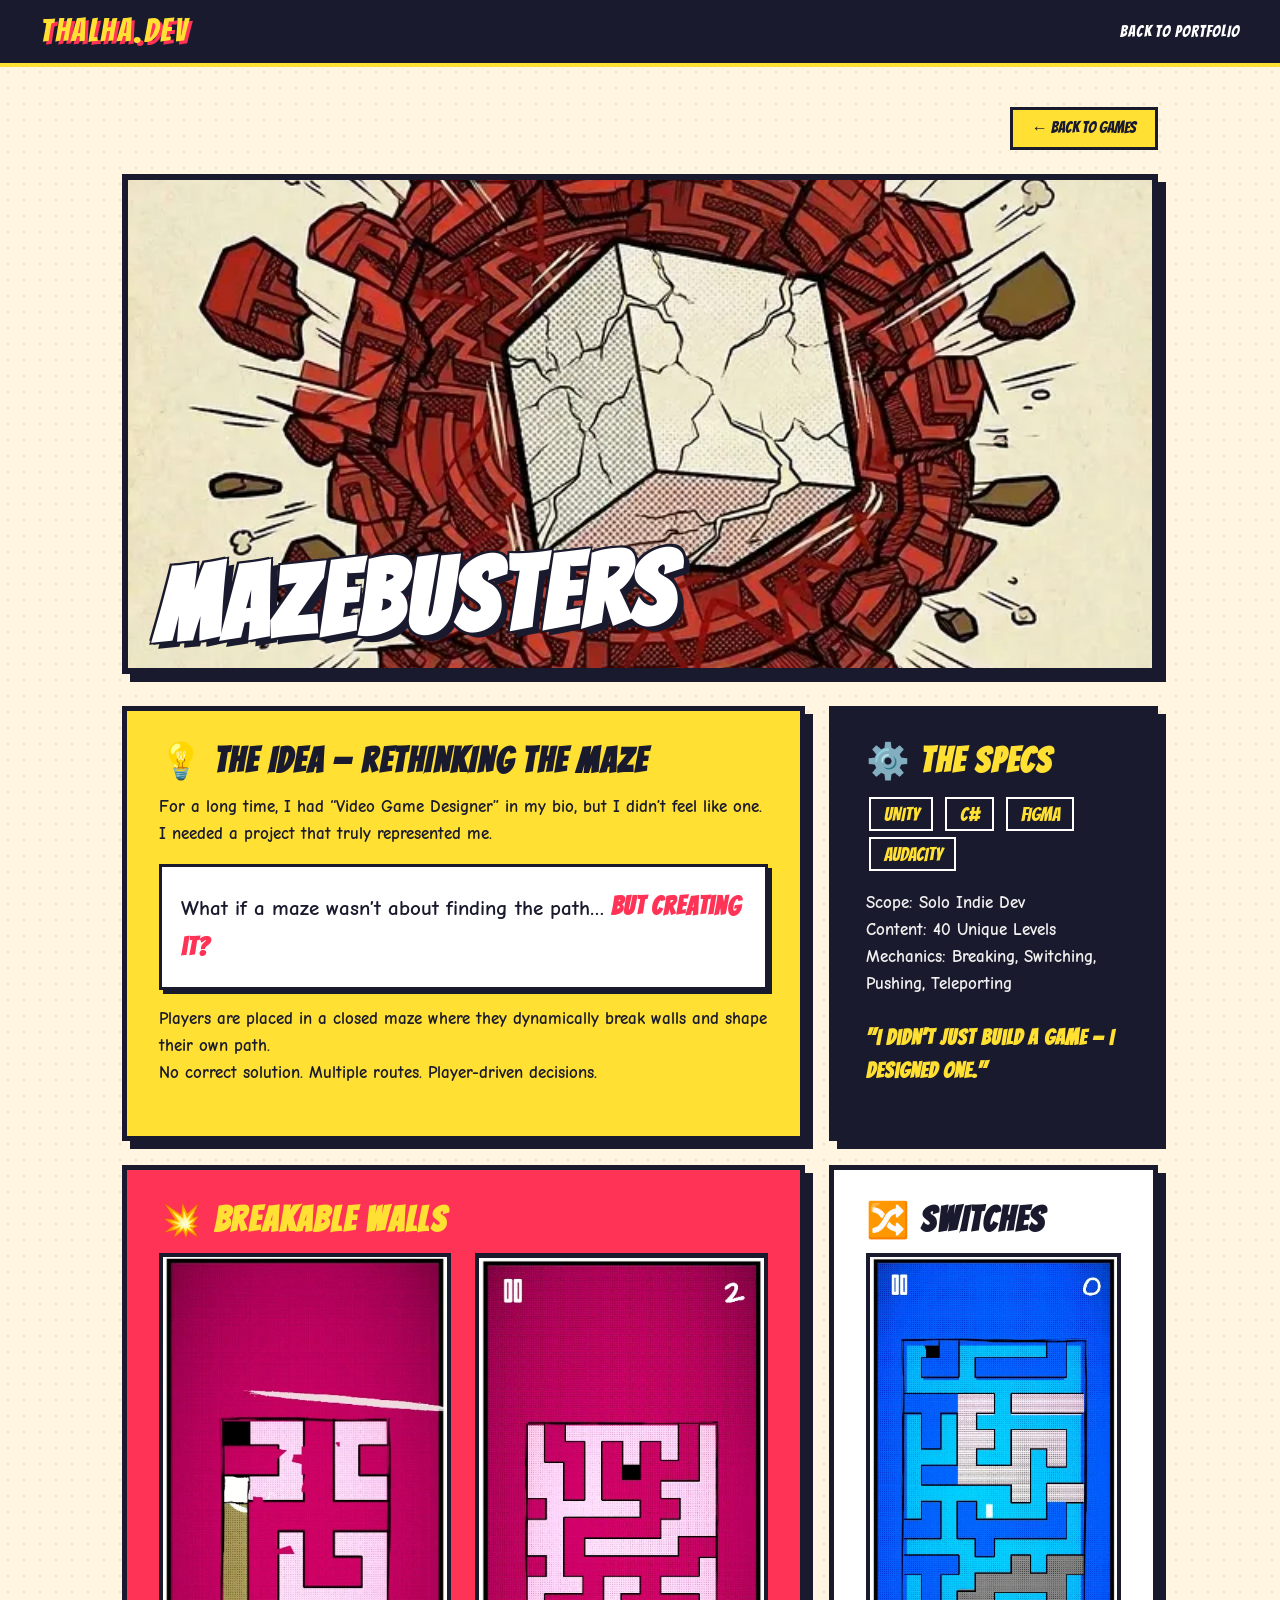
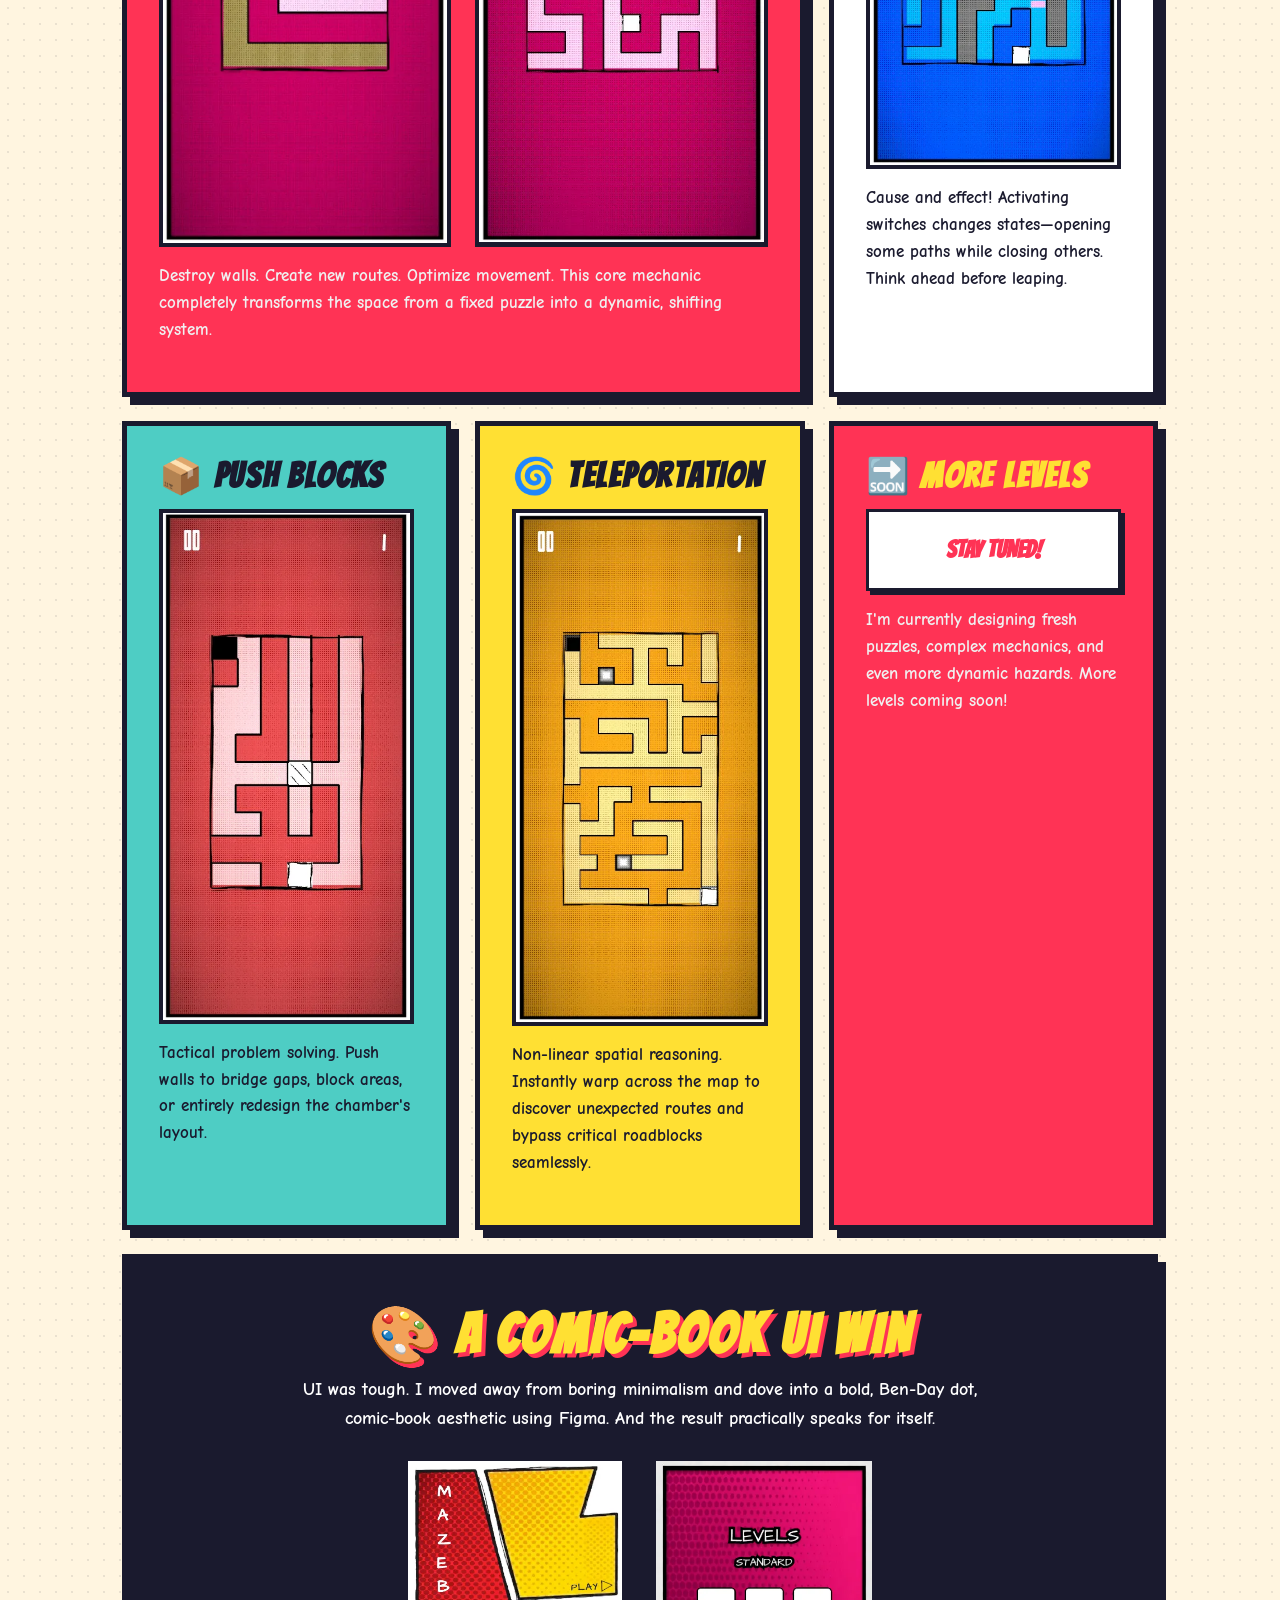
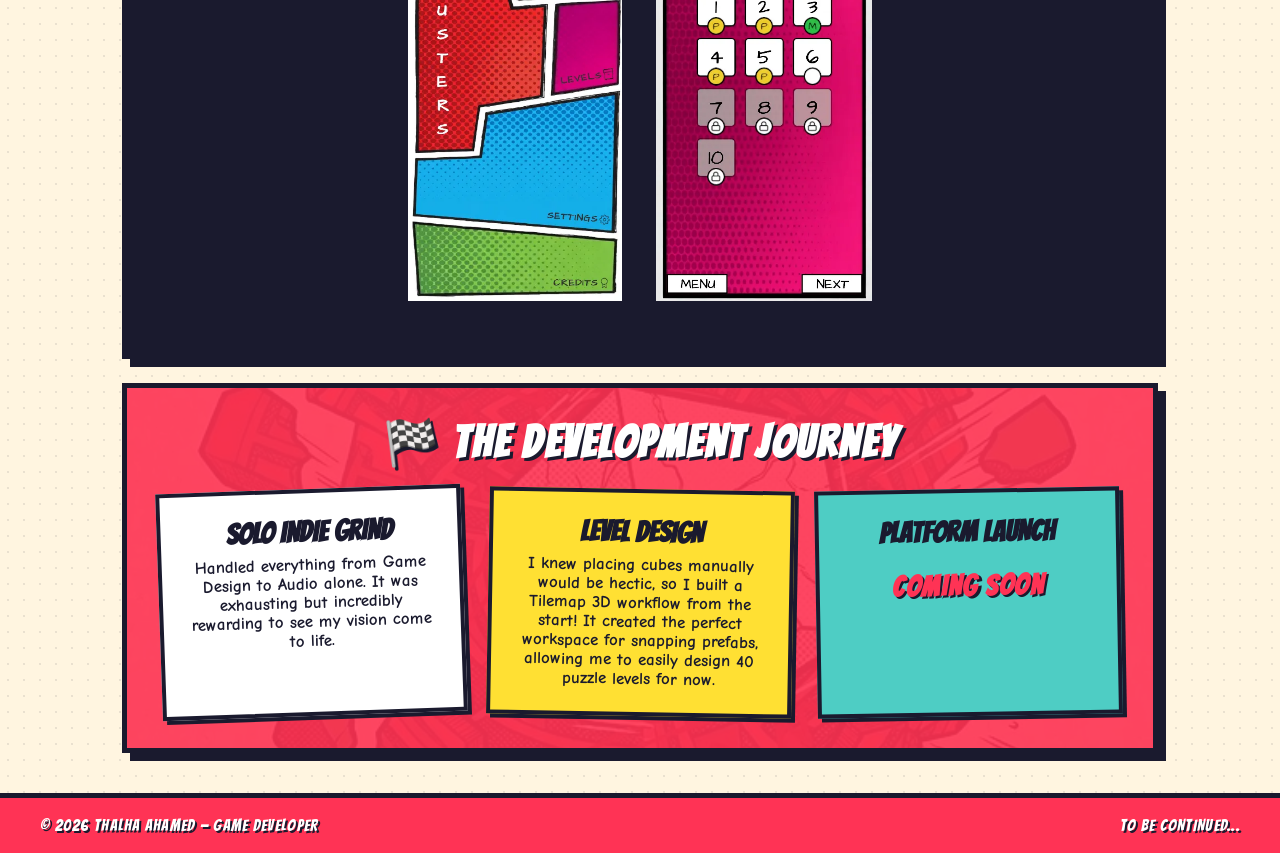
==== commit d588530d: "joker came in" ====
--- a/mazebusters.html
+++ b/mazebusters.html
@@ -122,7 +122,7 @@
     <!-- Mechanic 4: Teleport -->
     <div class="c-panel bg-yellow">
       <h2 class="c-title dark">🌀 TELEPORTATION</h2>
-      <img src="Teleport.jpg" alt="Teleport Mechanic" class="c-img" style="max-height:300px; object-fit:contain; margin-bottom:1rem;">
+      <img src="Teleport.jpg" alt="Teleport Mechanic" class="c-img">
       <p class="c-text dark">Non-linear spatial reasoning. Instantly warp across the map to discover unexpected routes and bypass critical roadblocks seamlessly.</p>
     </div>
 
--- a/style.css
+++ b/style.css
@@ -66,9 +66,12 @@
 .card-link.red{background:#FF3355;color:#fff;}
 
 #projects{border-top:5px solid #1a1a2e;}
-.projects-grid{display:grid;grid-template-columns:repeat(3,1fr);}
-.proj-card{border-right:4px solid #1a1a2e;border-bottom:4px solid #1a1a2e;padding:2rem 1.8rem;background:#fff;position:relative;overflow:hidden;}
-.proj-card:nth-child(3n){border-right:none;}
+.projects-grid{display:flex;overflow-x:auto;scroll-snap-type:x mandatory;padding-bottom:10px;}
+.projects-grid::-webkit-scrollbar{height:12px;}
+.projects-grid::-webkit-scrollbar-track{background:#1a1a2e;}
+.projects-grid::-webkit-scrollbar-thumb{background:#FFE033;border:3px solid #1a1a2e;}
+.proj-card{flex:0 0 33.333%;scroll-snap-align:start;border-right:4px solid #1a1a2e;border-bottom:4px solid #1a1a2e;padding:2rem 1.8rem;background:#fff;position:relative;overflow:hidden;}
+.proj-card:last-child{border-right:5px solid #1a1a2e;}
 .proj-card:nth-child(even){background:#FFF5E0;}
 .proj-num{font-family:'Bangers',cursive;font-size:3.5rem;color:#FFE033;-webkit-text-stroke:2px #1a1a2e;position:absolute;top:-0.3rem;right:0.8rem;line-height:1;pointer-events:none;z-index:10;}
 .proj-card h3{font-family:'Bangers',cursive;font-size:1.6rem;color:#1a1a2e;letter-spacing:0.04em;margin-bottom:0.5rem;line-height:1.1;}
@@ -108,17 +111,20 @@
   .hero-right{border-top:5px solid #1a1a2e;min-height:50vh;}
   .about-grid{grid-template-columns:1fr;}
   .about-right{border-top:4px solid #1a1a2e;}
-  .projects-grid{grid-template-columns:1fr 1fr;}
-  .proj-card:nth-child(3n){border-right:4px solid #1a1a2e;}
-  .proj-card:nth-child(even){border-right:none;}
+  .projects-grid{display:flex;overflow-x:auto;}
+  .proj-card{flex:0 0 50%;}
+  .proj-card:nth-child(even){border-right:4px solid #1a1a2e;}
   .skills-grid{grid-template-columns:1fr 1fr;}
   .skill-panel:nth-child(2){border-right:none;}
   .skill-panel:nth-child(3){border-right:4px solid #1a1a2e;border-top:4px solid #1a1a2e;}
   .skill-panel:last-child{border-top:4px solid #1a1a2e;}
 }
 @media(max-width:580px){
-  .games-grid,.projects-grid{grid-template-columns:1fr;}
+  .games-grid{grid-template-columns:1fr;}
+  .projects-grid{display:flex;overflow-x:auto;}
+  .proj-card{flex:0 0 85%;}
   .game-card,.proj-card{border-right:none !important;}
+  .proj-card{border-right:4px solid #1a1a2e !important;}
   .skills-grid{grid-template-columns:1fr;}
   .skill-panel{border-right:none !important;border-top:4px solid #1a1a2e;}
   .skill-panel:first-child{border-top:none;}
